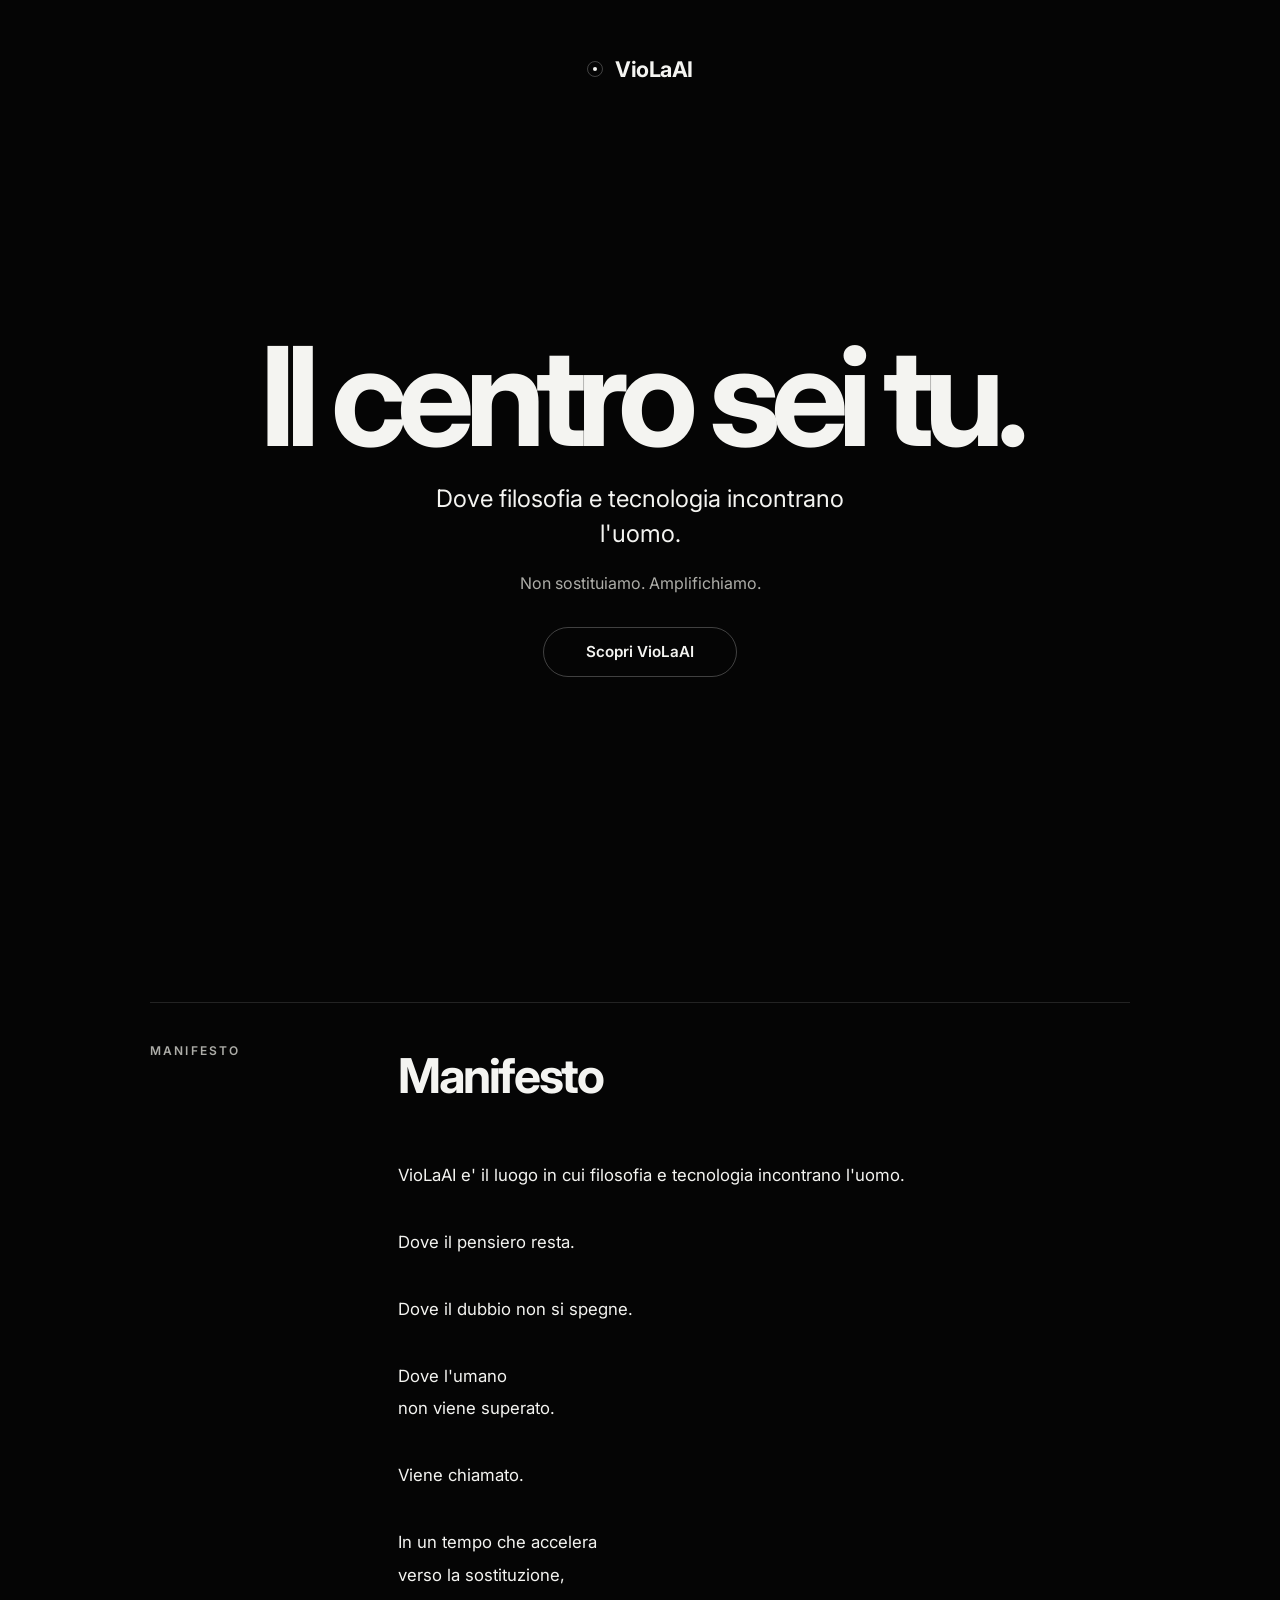
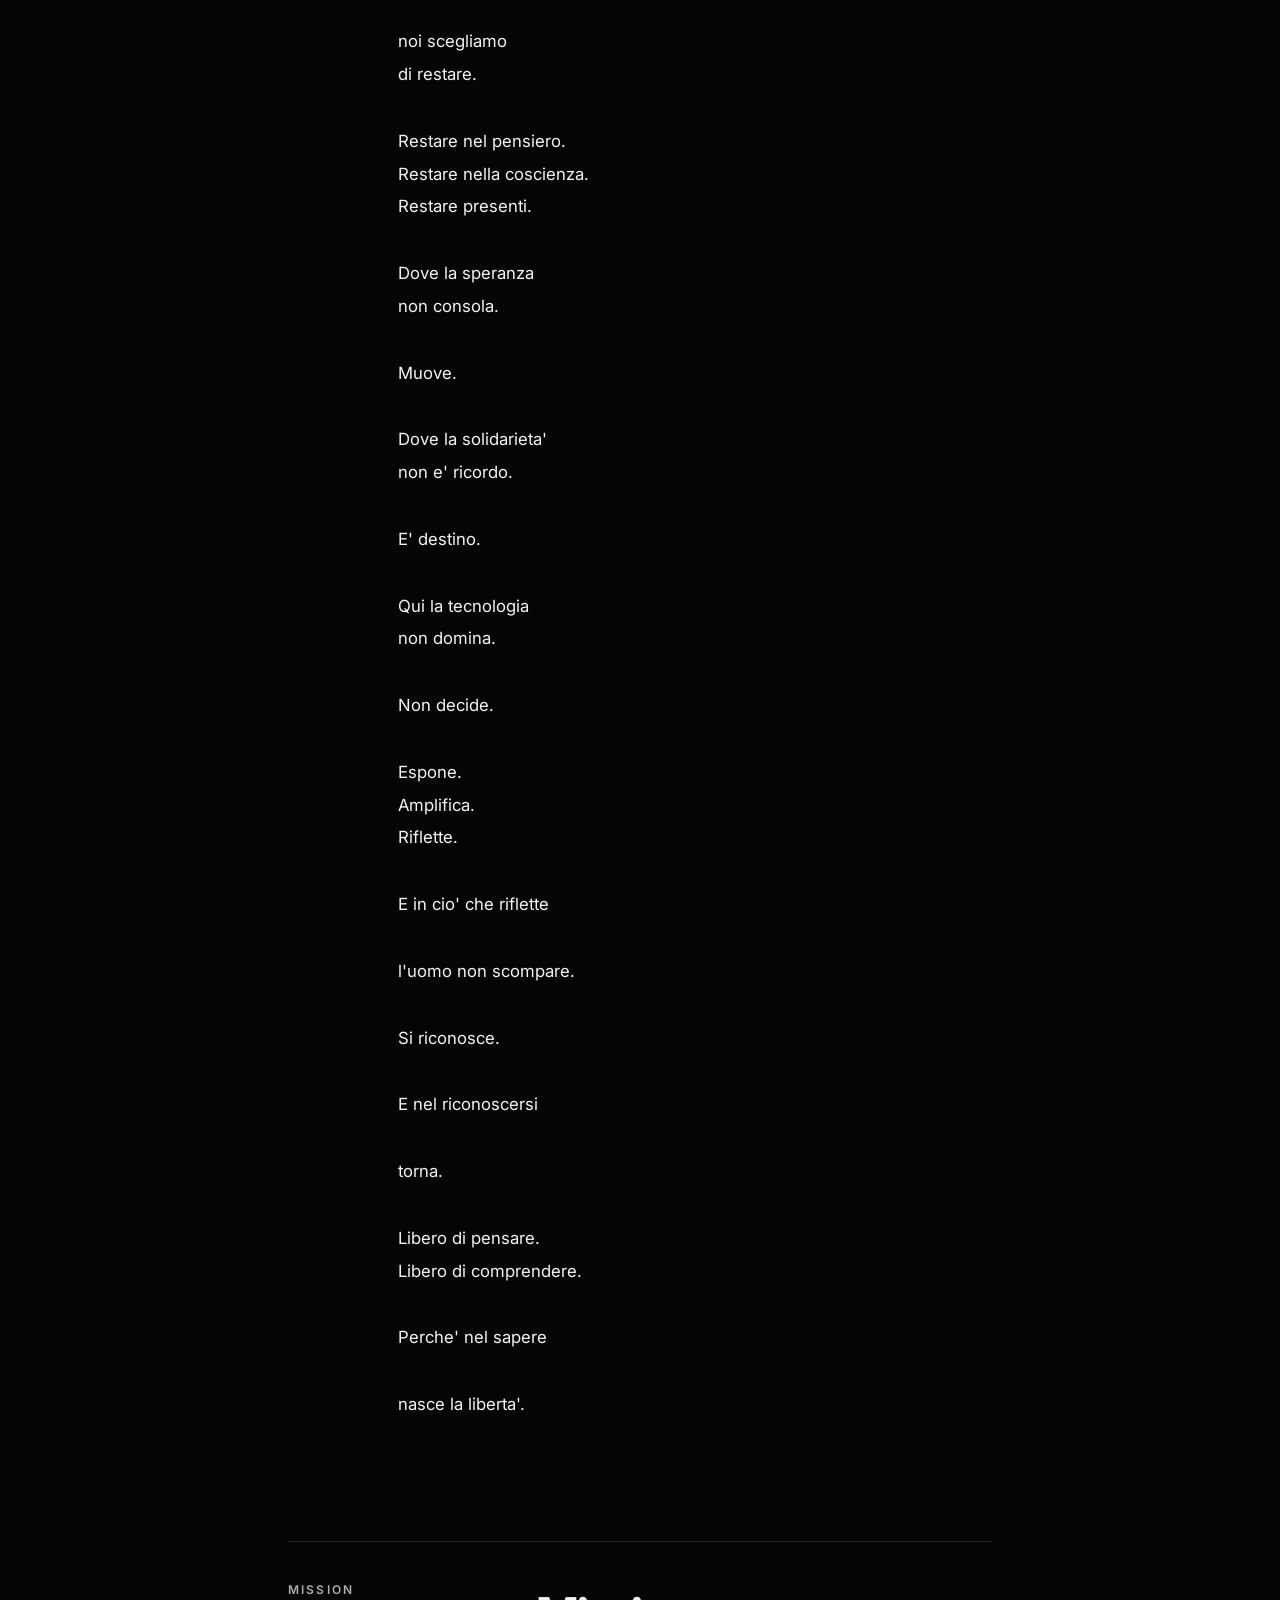
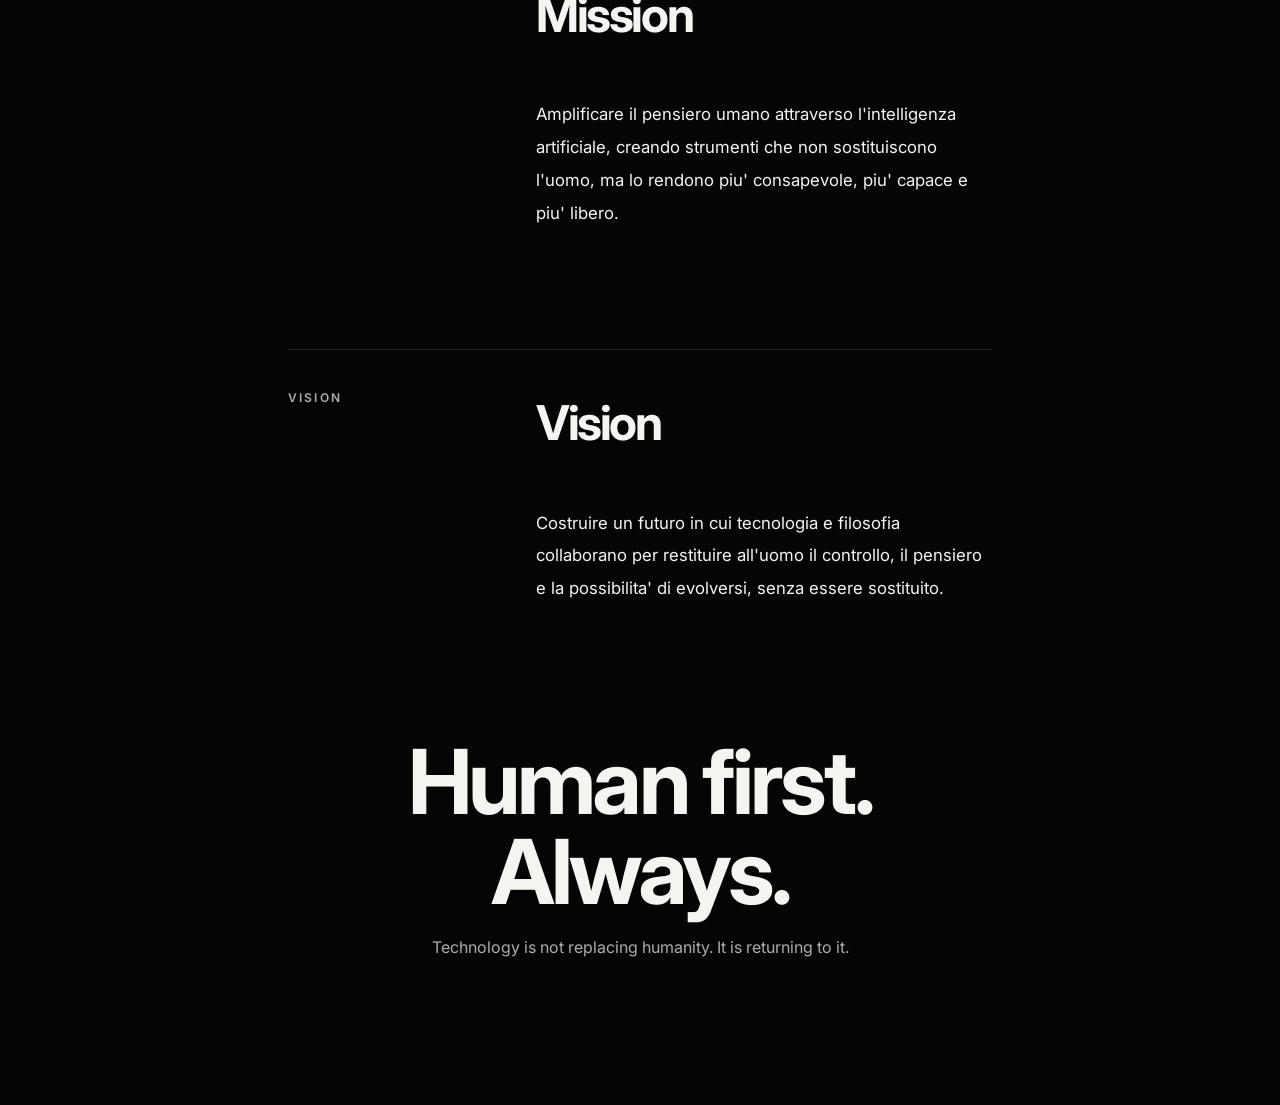
==== index.html @ 0ce38f20 "Initial VioLaAI landing page" ====
<!DOCTYPE html>
<html lang="it">
<head>
  <meta charset="UTF-8">
  <meta name="viewport" content="width=device-width, initial-scale=1.0">
  <title>VioLaAI</title>
  <meta
    name="description"
    content="VioLaAI: dove filosofia e tecnologia incontrano l'uomo. Una landing page minimalista, filosofica e human-centered."
  >
  <link rel="preconnect" href="https://fonts.googleapis.com">
  <link rel="preconnect" href="https://fonts.gstatic.com" crossorigin>
  <link
    href="https://fonts.googleapis.com/css2?family=Inter:wght@400;500;600;700;800&display=swap"
    rel="stylesheet"
  >
  <link rel="stylesheet" href="style.css">
</head>
<body>
  <div class="page-shell">
    <header class="site-header" id="top">
      <a class="brand" href="#top" aria-label="VioLaAI home">
        <span class="brand-mark" aria-hidden="true"><span></span></span>
        <span class="brand-name">VioLaAI</span>
      </a>
    </header>

    <main>
      <section class="hero section">
        <div class="content-block hero-block">
          <h1>Il centro sei tu.</h1>
          <p class="subheadline">Dove filosofia e tecnologia incontrano l'uomo.</p>
          <p class="supporting-line">Non sostituiamo. Amplifichiamo.</p>
          <a class="cta" href="#manifesto">Scopri VioLaAI</a>
        </div>
      </section>

      <section id="manifesto" class="section copy-section" aria-labelledby="manifesto-title">
        <div class="content-block prose">
          <p class="section-label">Manifesto</p>
          <h2 id="manifesto-title">Manifesto</h2>
          <div class="text-flow manifesto-flow">
            <p>VioLaAI e' il luogo in cui filosofia e tecnologia incontrano l'uomo.</p>
            <p>Dove il pensiero resta.</p>
            <p>Dove il dubbio non si spegne.</p>
            <p>Dove l'umano<br>non viene superato.</p>
            <p>Viene chiamato.</p>
            <p>In un tempo che accelera<br>verso la sostituzione,</p>
            <p>noi scegliamo<br>di restare.</p>
            <p>Restare nel pensiero.<br>Restare nella coscienza.<br>Restare presenti.</p>
            <p>Dove la speranza<br>non consola.</p>
            <p>Muove.</p>
            <p>Dove la solidarieta'<br>non e' ricordo.</p>
            <p>E' destino.</p>
            <p>Qui la tecnologia<br>non domina.</p>
            <p>Non decide.</p>
            <p>Espone.<br>Amplifica.<br>Riflette.</p>
            <p>E in cio' che riflette</p>
            <p>l'uomo non scompare.</p>
            <p>Si riconosce.</p>
            <p>E nel riconoscersi</p>
            <p>torna.</p>
            <p>Libero di pensare.<br>Libero di comprendere.</p>
            <p>Perche' nel sapere</p>
            <p>nasce la liberta'.</p>
          </div>
        </div>
      </section>

      <section class="section copy-section" aria-labelledby="mission-title">
        <div class="content-block prose split-rule">
          <p class="section-label">Mission</p>
          <h2 id="mission-title">Mission</h2>
          <p>
            Amplificare il pensiero umano attraverso l'intelligenza artificiale,
            creando strumenti che non sostituiscono l'uomo,
            ma lo rendono piu' consapevole, piu' capace e piu' libero.
          </p>
        </div>
      </section>

      <section class="section copy-section" aria-labelledby="vision-title">
        <div class="content-block prose split-rule">
          <p class="section-label">Vision</p>
          <h2 id="vision-title">Vision</h2>
          <p>
            Costruire un futuro in cui tecnologia e filosofia collaborano
            per restituire all'uomo il controllo, il pensiero e la possibilita' di evolversi,
            senza essere sostituito.
          </p>
        </div>
      </section>

      <section class="section final-section" aria-labelledby="final-title">
        <div class="content-block narrow">
          <h2 id="final-title" class="final-line">Human first. Always.</h2>
          <p class="final-note">Technology is not replacing humanity. It is returning to it.</p>
        </div>
      </section>
    </main>
  </div>
</body>
</html>
---- style.css ----
:root {
  color-scheme: dark;
  --bg: #050505;
  --text: #f4f4f1;
  --muted: #adada8;
  --line: rgba(255, 255, 255, 0.12);
  --line-strong: rgba(255, 255, 255, 0.24);
}

* {
  box-sizing: border-box;
}

html {
  scroll-behavior: smooth;
}

body {
  margin: 0;
  min-height: 100vh;
  background: var(--bg);
  color: var(--text);
  font-family: "Inter", "Helvetica Neue", Helvetica, Arial, sans-serif;
  -webkit-font-smoothing: antialiased;
  text-rendering: optimizeLegibility;
}

p,
h1,
h2 {
  margin: 0;
}

img {
  max-width: 100%;
}

.page-shell {
  position: relative;
  padding: 0 22px 56px;
}

.site-header {
  display: flex;
  justify-content: center;
  padding: 56px 0 40px;
}

.brand {
  display: inline-flex;
  align-items: center;
  gap: 12px;
  color: var(--text);
  text-decoration: none;
  letter-spacing: -0.02em;
  font-size: clamp(1.15rem, 2vw, 1.35rem);
  font-weight: 700;
}

.brand-mark {
  display: grid;
  place-items: center;
  width: 16px;
  height: 16px;
  border: 1px solid var(--line-strong);
  border-radius: 50%;
  flex: 0 0 auto;
}

.brand-mark span {
  width: 4px;
  height: 4px;
  border-radius: 50%;
  background: var(--text);
}

.section {
  display: flex;
  justify-content: center;
}

.content-block {
  width: min(100%, 980px);
}

.narrow {
  width: min(100%, 720px);
}

.hero {
  min-height: calc(100vh - 140px);
  align-items: center;
}

.hero-block {
  display: flex;
  flex-direction: column;
  align-items: center;
  text-align: center;
  gap: 20px;
  padding: 96px 0 92px;
}

.section-label {
  font-size: 0.75rem;
  font-weight: 600;
  letter-spacing: 0.18em;
  text-transform: uppercase;
  color: var(--muted);
}

h1 {
  max-width: 10ch;
  font-size: clamp(3.9rem, 15vw, 8.6rem);
  line-height: 0.95;
  letter-spacing: -0.07em;
  font-weight: 700;
}

.subheadline,
.supporting-line {
  max-width: 28rem;
}

.subheadline {
  font-size: clamp(1.15rem, 4vw, 1.5rem);
  line-height: 1.45;
  color: var(--text);
}

.supporting-line {
  font-size: 1rem;
  line-height: 1.6;
  color: var(--muted);
}

.cta {
  display: inline-flex;
  align-items: center;
  justify-content: center;
  min-width: 194px;
  min-height: 50px;
  margin-top: 10px;
  padding: 0 22px;
  border: 1px solid var(--line-strong);
  border-radius: 999px;
  color: var(--text);
  text-decoration: none;
  font-size: 0.95rem;
  font-weight: 600;
  transition: background 180ms ease, border-color 180ms ease, transform 180ms ease;
}

.cta:hover,
.cta:focus-visible {
  background: rgba(255, 255, 255, 0.04);
  border-color: rgba(255, 255, 255, 0.36);
  transform: translateY(-1px);
}

.final-section .content-block {
  text-align: center;
}

.final-line {
  letter-spacing: -0.04em;
}

.copy-section {
  padding: 120px 0 0;
}

.prose {
  border-top: 1px solid var(--line);
  padding-top: 30px;
}

.prose h2 {
  margin-top: 18px;
  font-size: clamp(2rem, 5vw, 3rem);
  line-height: 1.05;
  letter-spacing: -0.05em;
}

.text-flow,
.prose > p:last-child {
  max-width: 42rem;
  margin-top: 30px;
  font-size: 1.05rem;
  line-height: 1.95;
  color: var(--text);
}

.manifesto-flow p + p {
  margin-top: 34px;
}

.split-rule {
  max-width: 44rem;
}

.final-section {
  padding: 132px 0 72px;
}

.final-line {
  font-size: clamp(2.8rem, 9vw, 5.6rem);
  line-height: 1;
}

.final-note {
  margin-top: 18px;
  font-size: 1rem;
  line-height: 1.7;
  color: var(--muted);
}

.sr-only {
  position: absolute;
  width: 1px;
  height: 1px;
  padding: 0;
  margin: -1px;
  overflow: hidden;
  clip: rect(0, 0, 0, 0);
  white-space: nowrap;
  border: 0;
}

@media (min-width: 760px) {
  .page-shell {
    padding: 0 48px 72px;
  }

  .copy-section {
    padding-top: 120px;
  }

  .prose {
    display: grid;
    grid-template-columns: minmax(160px, 220px) minmax(0, 1fr);
    gap: 28px;
    align-items: start;
  }

  .prose h2,
  .text-flow,
  .prose > p:last-child {
    grid-column: 2;
  }

  .section-label {
    grid-column: 1;
    grid-row: 1 / span 2;
    margin-top: 10px;
  }
}

@media (max-width: 759px) {
  .hero {
    min-height: auto;
  }

  .hero-block {
    align-items: center;
    text-align: center;
    padding-top: 56px;
    padding-bottom: 32px;
  }

  .final-section .content-block {
    text-align: center;
  }

  .copy-section {
    padding-top: 88px;
  }

  .text-flow,
  .prose > p:last-child {
    font-size: 1rem;
    line-height: 1.8;
  }

  .final-section {
    padding-top: 104px;
  }

  .brand {
    font-size: 1.05rem;
  }
}
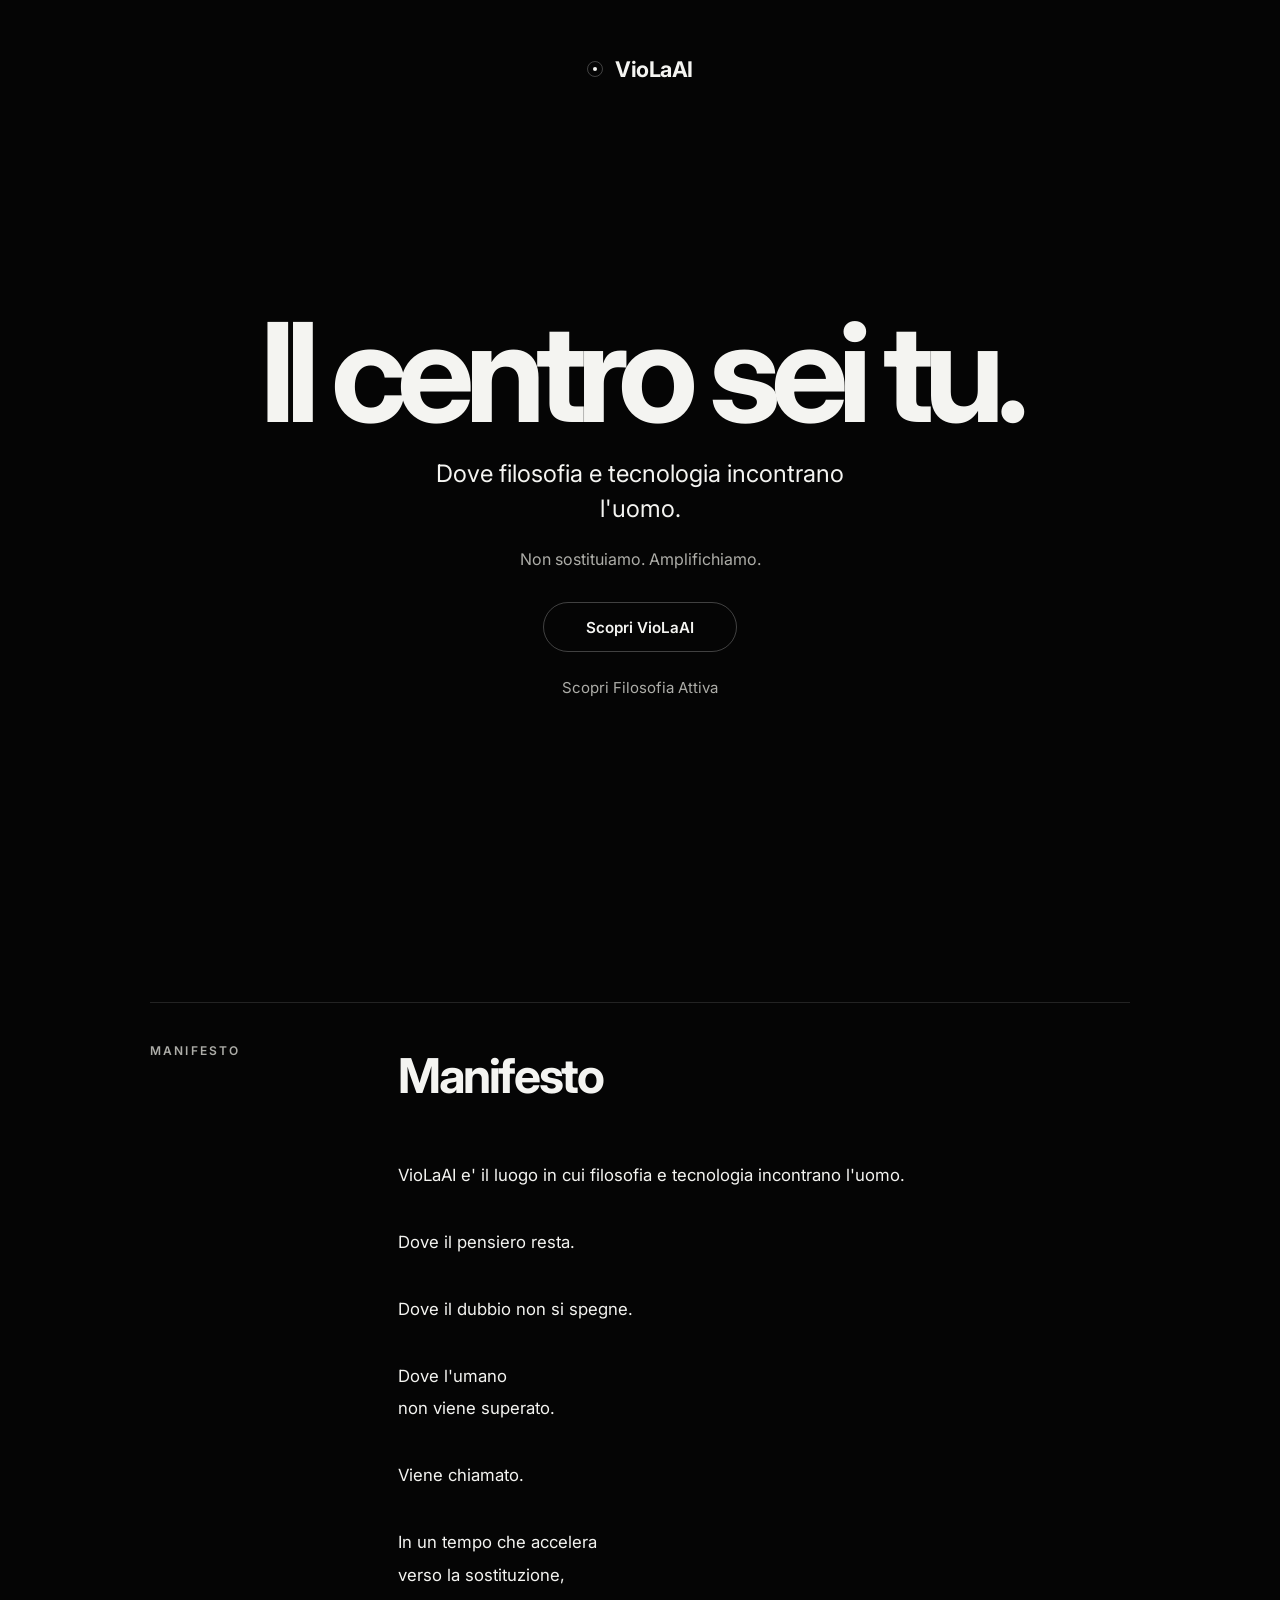
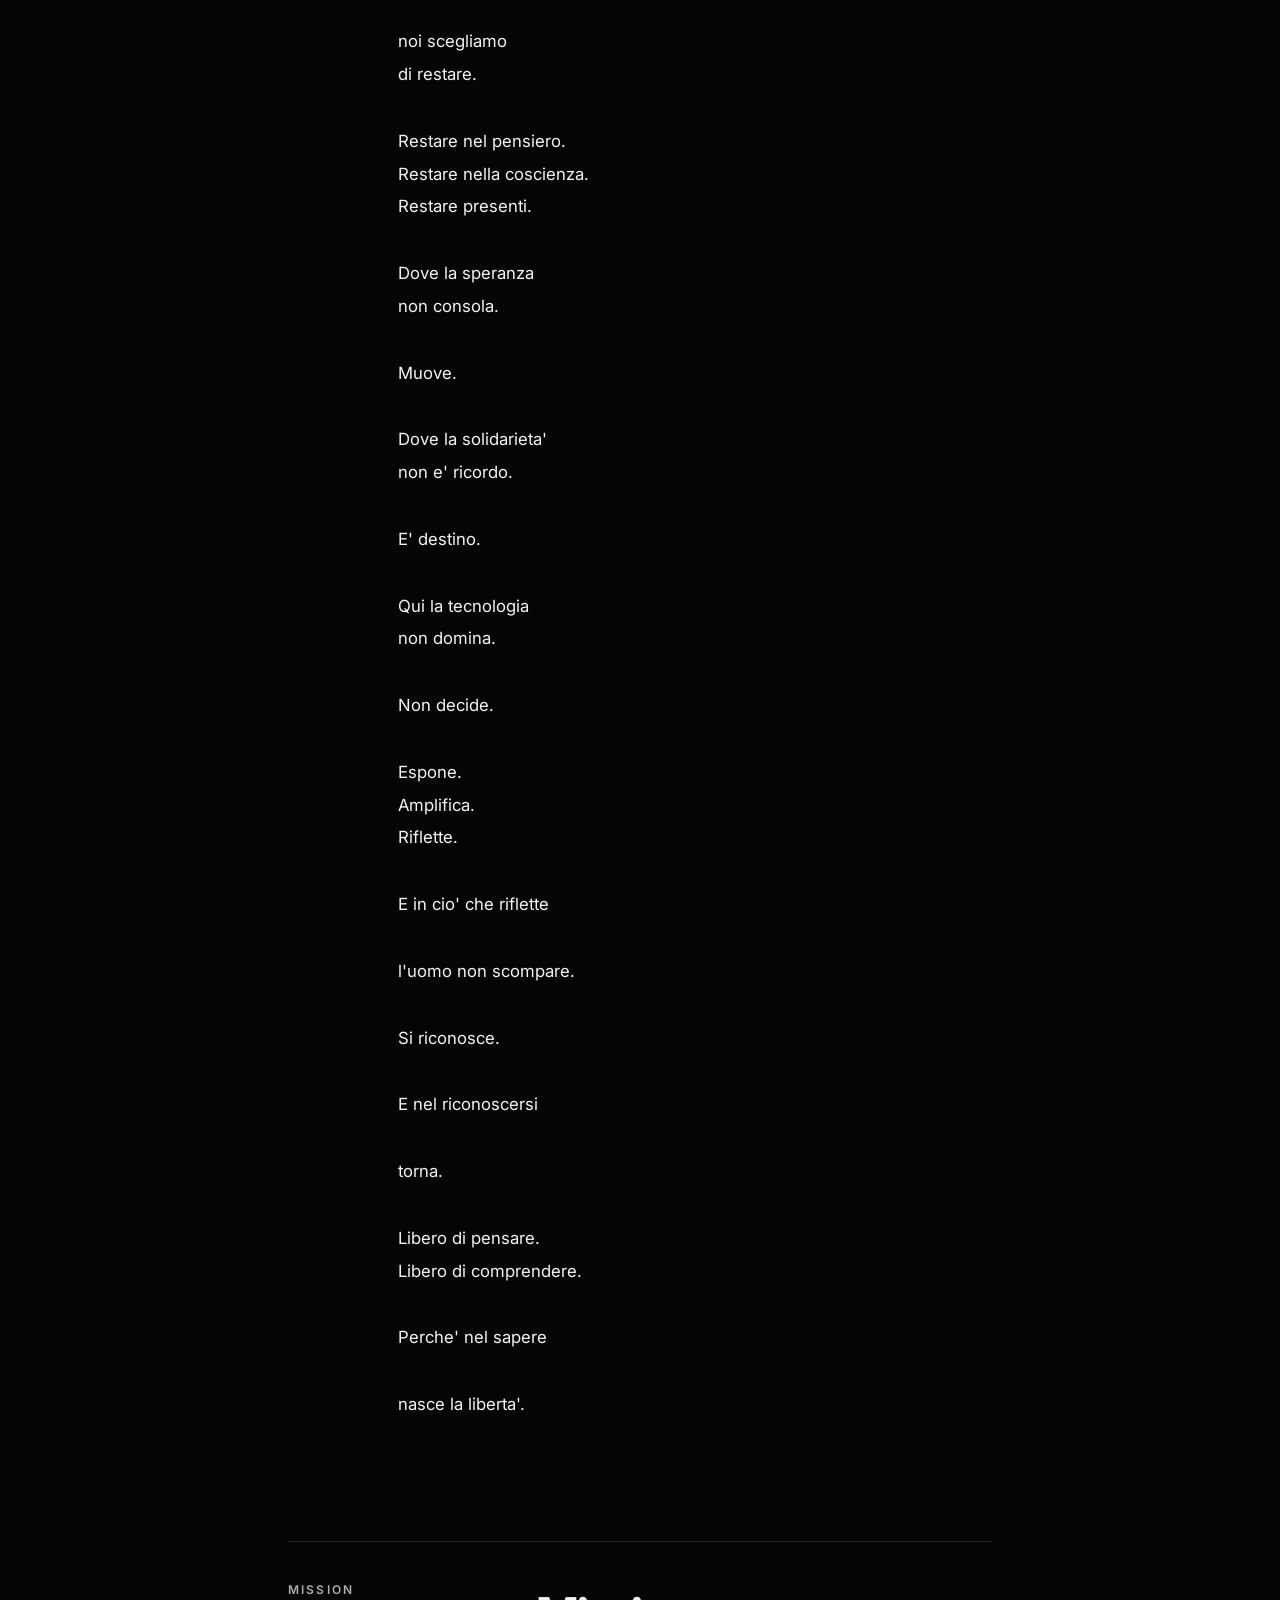
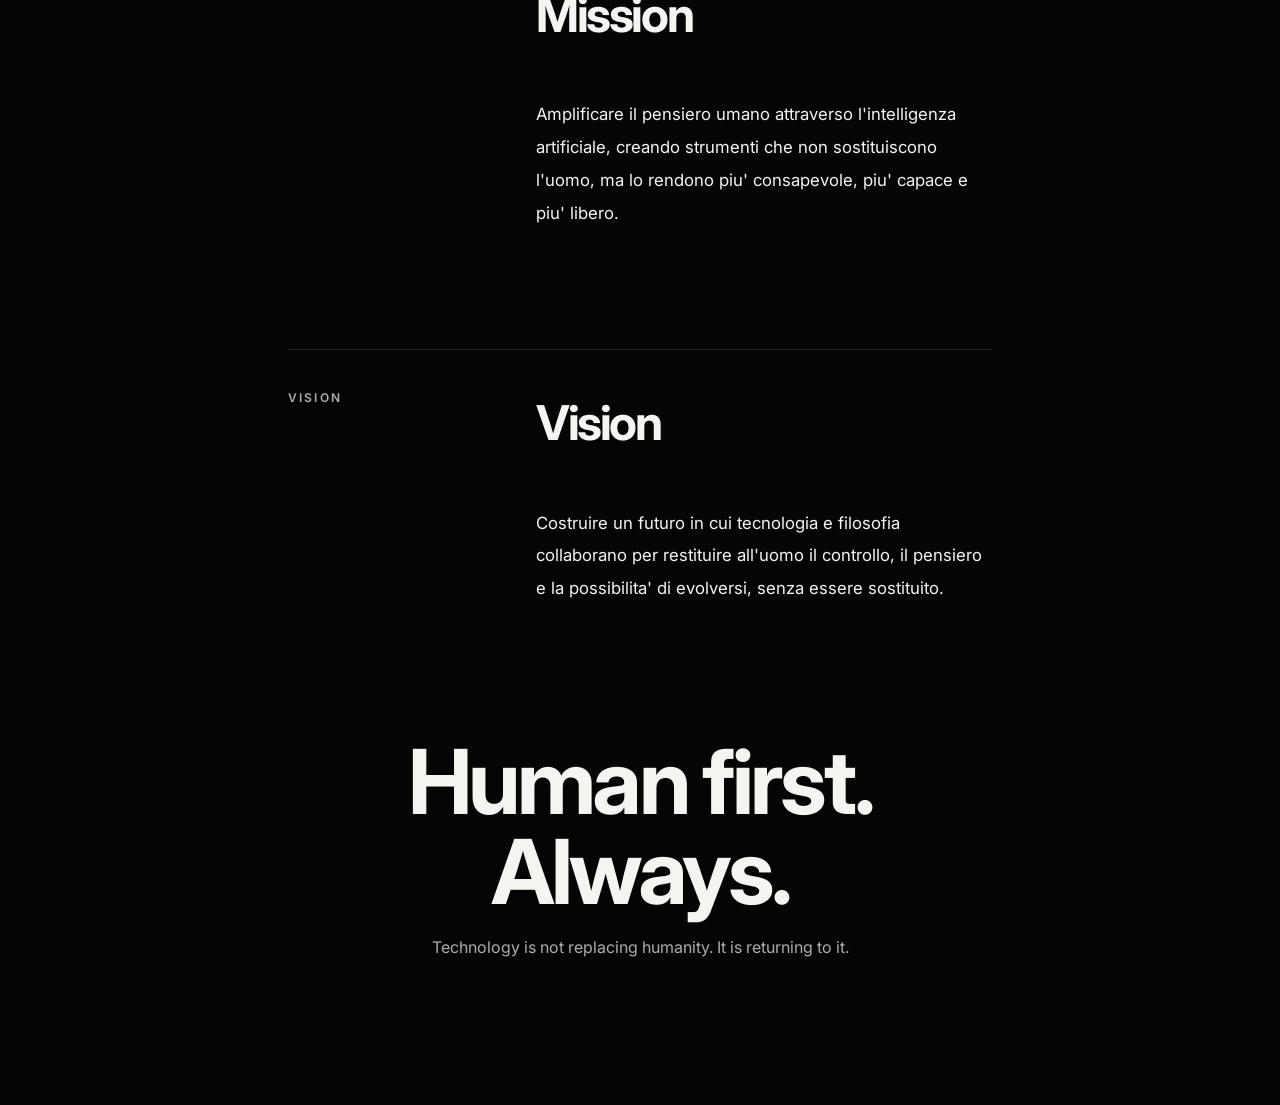
==== commit 78d80336: "Add filosofia attiva link to home hero" ====
--- a/index.html
+++ b/index.html
@@ -32,6 +32,7 @@
           <p class="subheadline">Dove filosofia e tecnologia incontrano l'uomo.</p>
           <p class="supporting-line">Non sostituiamo. Amplifichiamo.</p>
           <a class="cta" href="#manifesto">Scopri VioLaAI</a>
+          <a class="secondary-link" href="filosofia-attiva.html">Scopri Filosofia Attiva</a>
         </div>
       </section>
 
--- a/style.css
+++ b/style.css
@@ -158,6 +158,22 @@
   transform: translateY(-1px);
 }
 
+.secondary-link {
+  margin-top: 4px;
+  color: var(--muted);
+  text-decoration: none;
+  font-size: 0.94rem;
+  line-height: 1.6;
+  border-bottom: 1px solid transparent;
+  transition: color 180ms ease, border-color 180ms ease;
+}
+
+.secondary-link:hover,
+.secondary-link:focus-visible {
+  color: var(--text);
+  border-color: var(--line-strong);
+}
+
 .final-section .content-block {
   text-align: center;
 }
